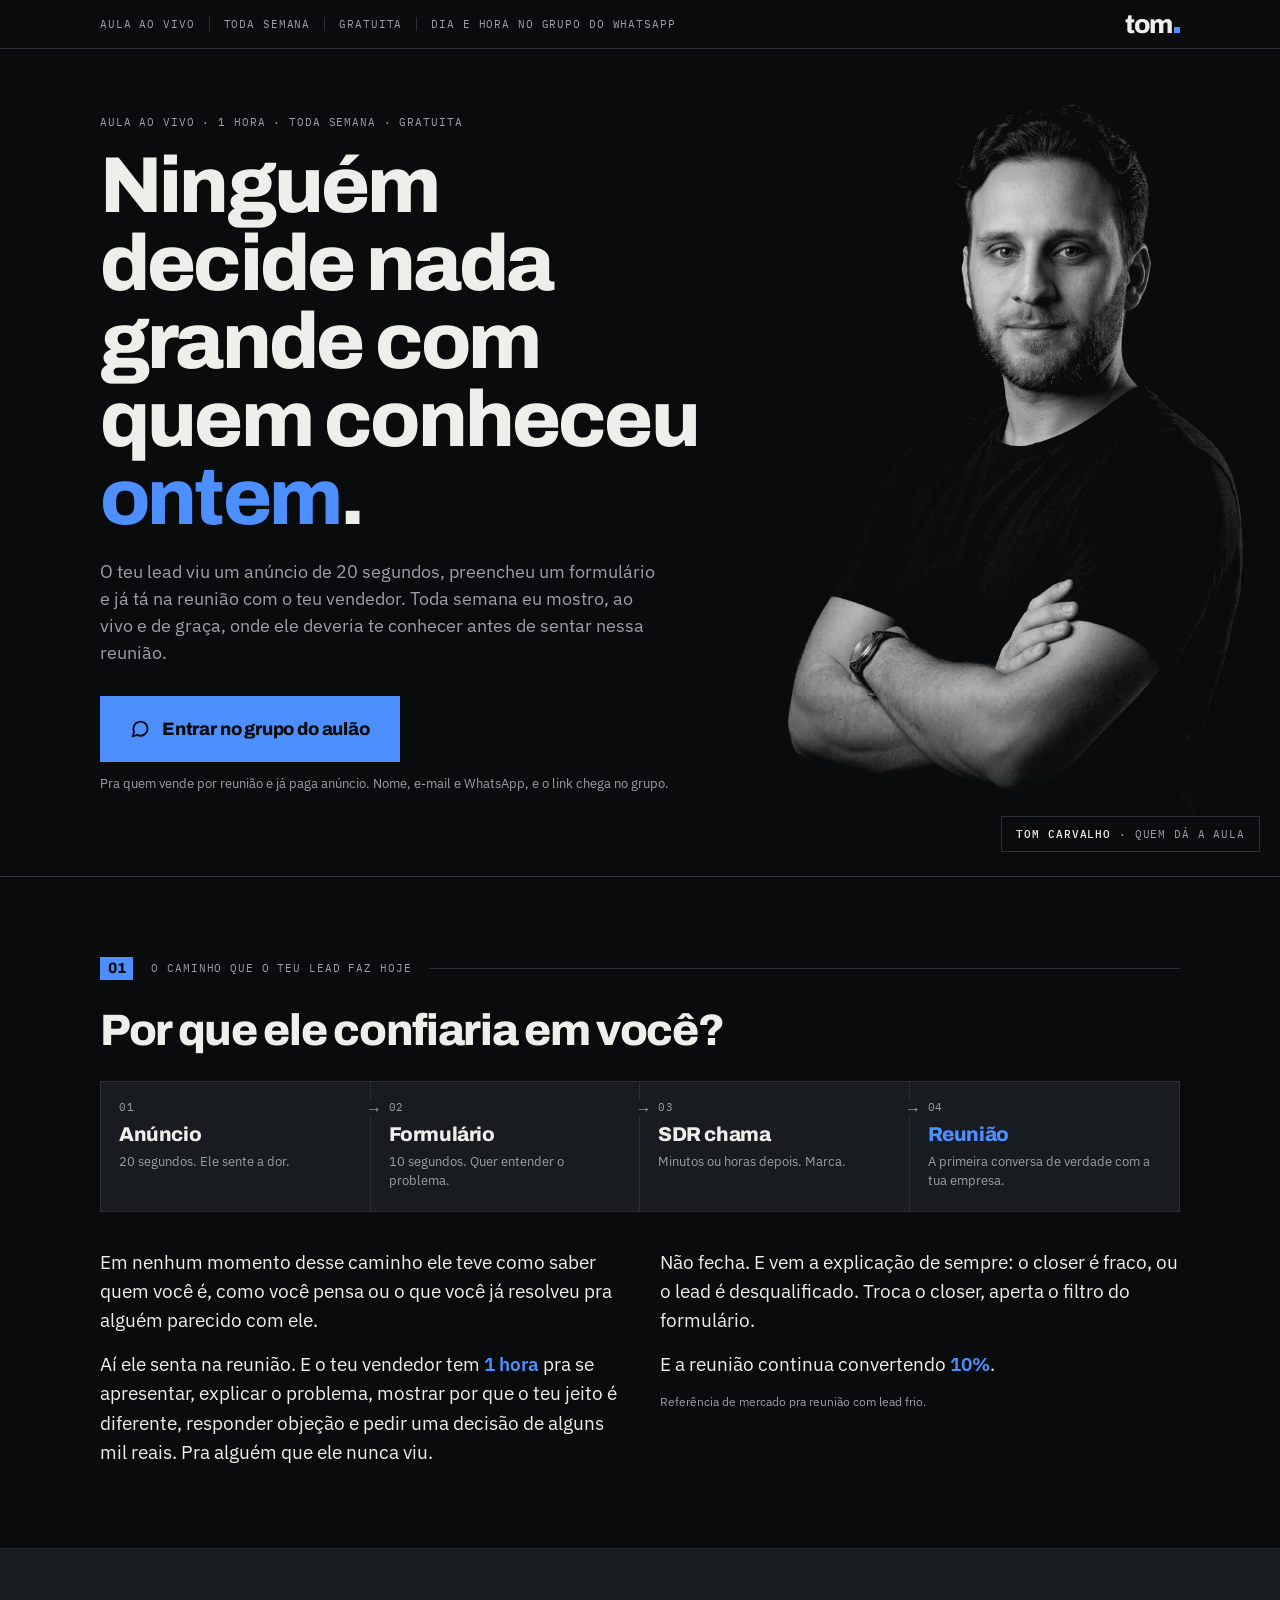
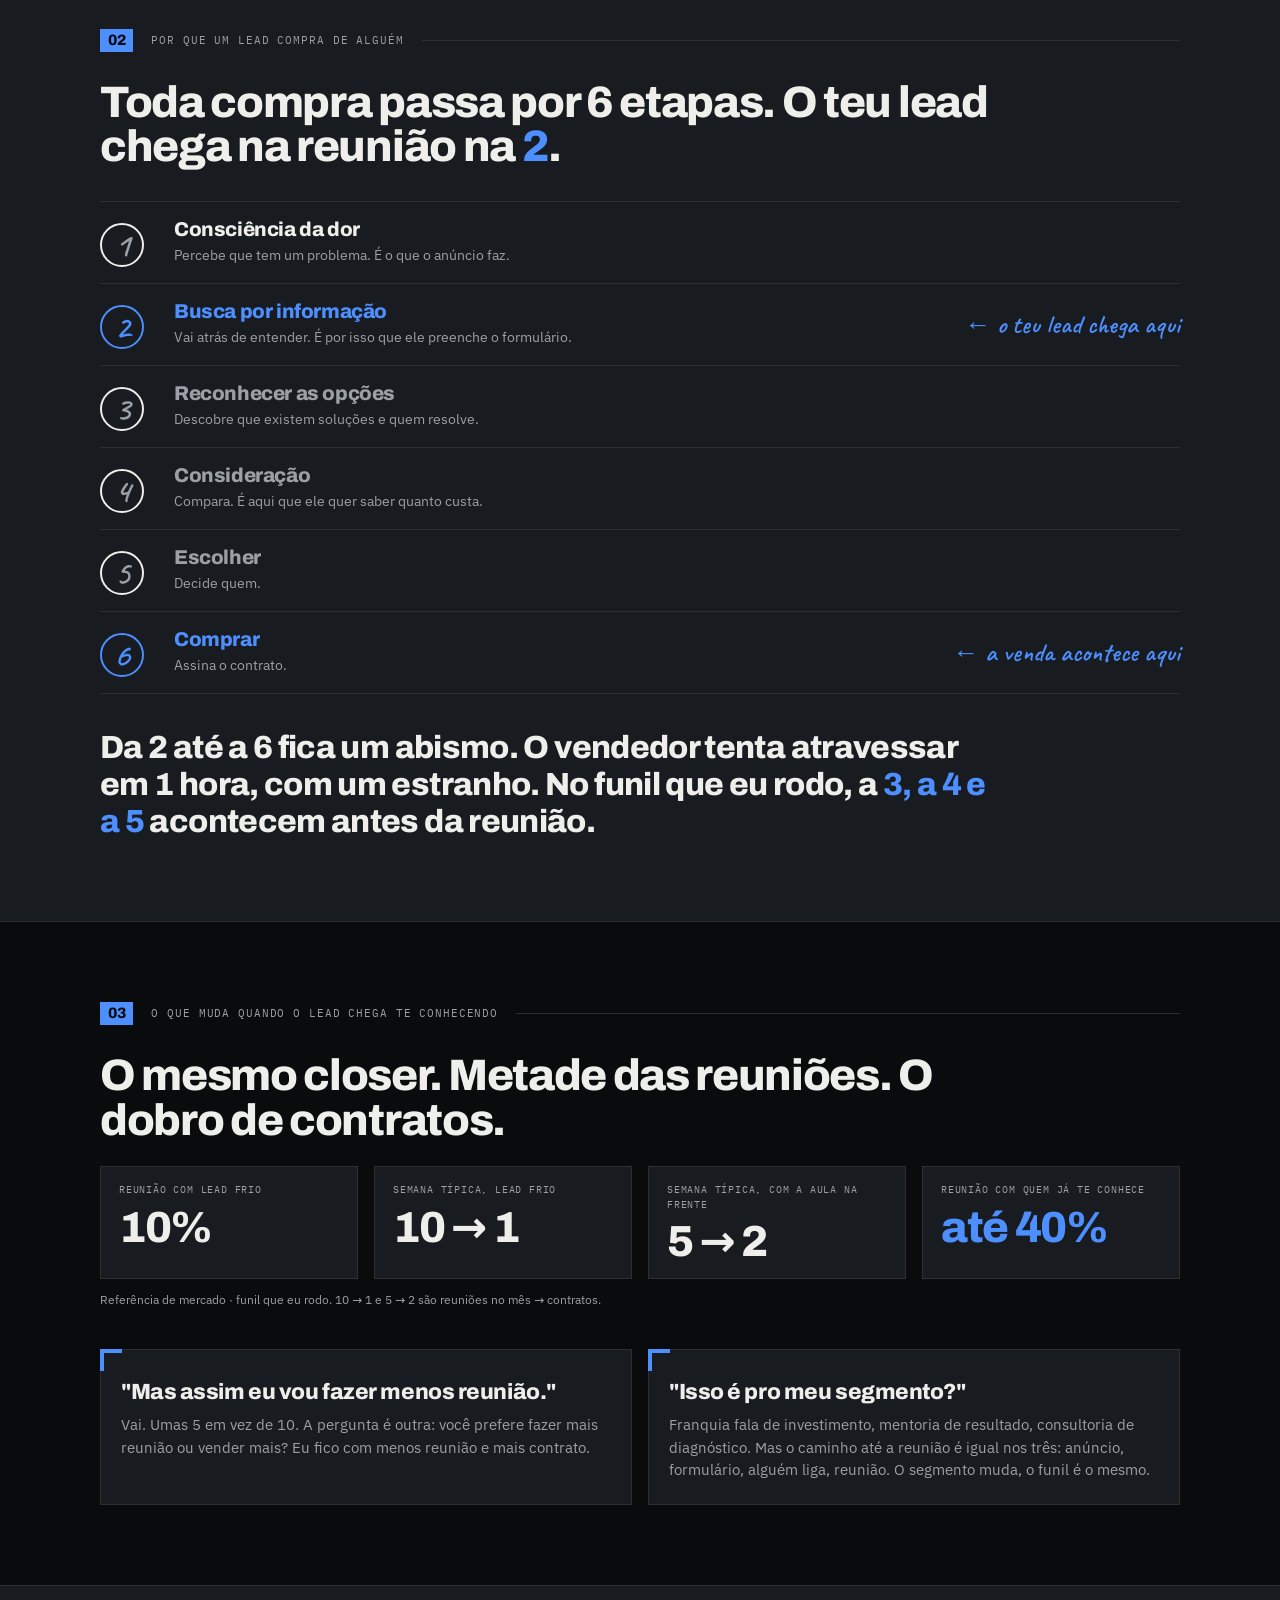
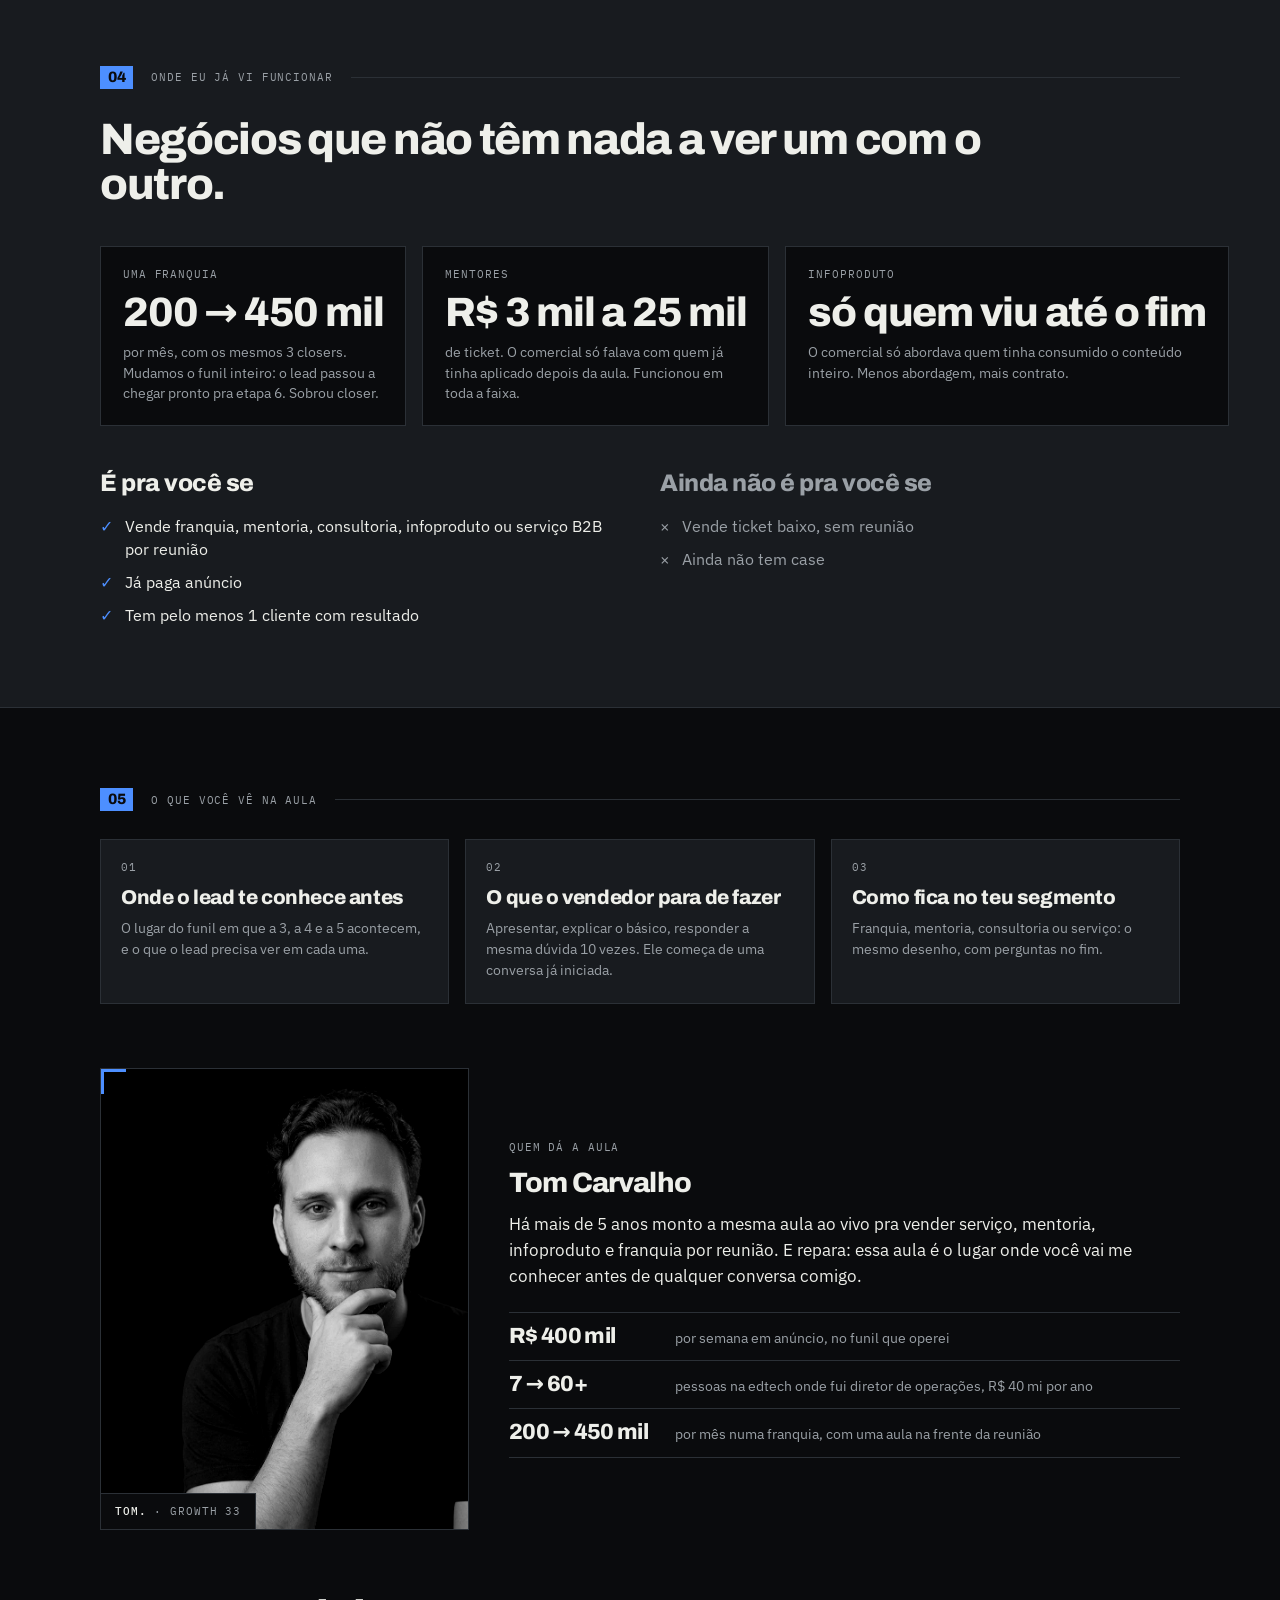
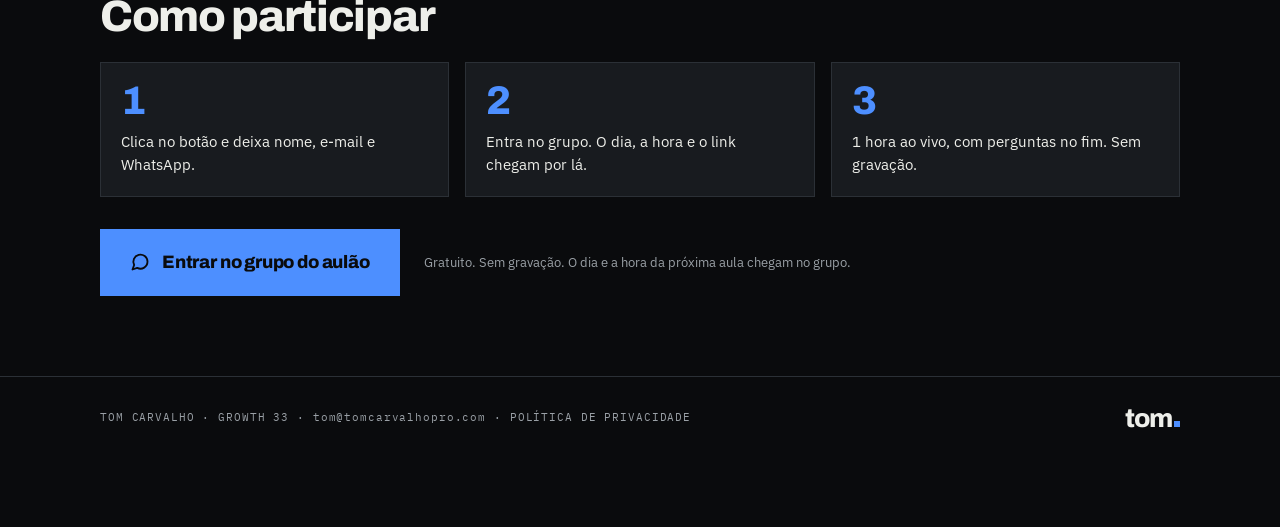
==== aulao-b/index.html @ d0678df8 "Página B do aulão em /aulao-b (tese 'te conheceu ontem', 6 etapas, números, casos) pra receber os es" ====
<!doctype html>
<html lang="pt-BR">
<head>
<meta charset="utf-8">
<meta name="viewport" content="width=device-width, initial-scale=1">
<title>Aulão Semanal · Tom Carvalho</title>
<meta name="description" content="Aula ao vivo de 1 hora, toda semana, gratuita, pra quem vende por reunião e já paga anúncio. Onde o teu lead deveria te conhecer antes de sentar com o teu vendedor.">
<meta property="og:title" content="Ninguém decide nada grande com quem conheceu ontem.">
<meta property="og:description" content="Aula ao vivo de 1 hora, toda semana, gratuita. Onde o lead te conhece antes da reunião.">
<meta property="og:type" content="website">
<meta name="robots" content="noindex">
<link rel="preconnect" href="https://fonts.googleapis.com">
<link rel="stylesheet" href="https://fonts.googleapis.com/css2?family=Caveat:wght@600&display=swap">
<style>
  /* tom Design System — Sala de Controle: três neutros + um sinal. Sem raio, sem sombra, sem gradiente. */
  @font-face{font-family:'Archivo';font-style:normal;font-weight:400 800;font-display:swap;src:url('/fonts/Archivo-VF-latin-ext.woff2') format('woff2');unicode-range:U+0100-02BA,U+02BD-02C5,U+02C7-02CC,U+02CE-02D7,U+02DD-02FF,U+0304,U+0308,U+0329,U+1E00-1E9F,U+1EF2-1EFF,U+2020,U+20A0-20AB,U+20AD-20C0,U+2113,U+2C60-2C7F,U+A720-A7FF}
  @font-face{font-family:'Archivo';font-style:normal;font-weight:400 800;font-display:swap;src:url('/fonts/Archivo-VF-latin.woff2') format('woff2');unicode-range:U+0000-00FF,U+0131,U+0152-0153,U+02BB-02BC,U+02C6,U+02DA,U+02DC,U+0304,U+0308,U+0329,U+2000-206F,U+20AC,U+2122,U+2191,U+2193,U+2212,U+2215,U+FEFF,U+FFFD}
  @font-face{font-family:'IBM Plex Mono';font-style:normal;font-weight:400;font-display:swap;src:url('/fonts/IBMPlexMono-Regular-latin-ext.woff2') format('woff2');unicode-range:U+0100-02BA,U+02BD-02C5,U+02C7-02CC,U+02CE-02D7,U+02DD-02FF,U+0304,U+0308,U+0329,U+1E00-1E9F,U+1EF2-1EFF,U+2020,U+20A0-20AB,U+20AD-20C0,U+2113,U+2C60-2C7F,U+A720-A7FF}
  @font-face{font-family:'IBM Plex Mono';font-style:normal;font-weight:400;font-display:swap;src:url('/fonts/IBMPlexMono-Regular-latin.woff2') format('woff2');unicode-range:U+0000-00FF,U+0131,U+0152-0153,U+02BB-02BC,U+02C6,U+02DA,U+02DC,U+0304,U+0308,U+0329,U+2000-206F,U+20AC,U+2122,U+2191,U+2193,U+2212,U+2215,U+FEFF,U+FFFD}
  @font-face{font-family:'IBM Plex Mono';font-style:normal;font-weight:500;font-display:swap;src:url('/fonts/IBMPlexMono-Medium-latin-ext.woff2') format('woff2');unicode-range:U+0100-02BA,U+02BD-02C5,U+02C7-02CC,U+02CE-02D7,U+02DD-02FF,U+0304,U+0308,U+0329,U+1E00-1E9F,U+1EF2-1EFF,U+2020,U+20A0-20AB,U+20AD-20C0,U+2113,U+2C60-2C7F,U+A720-A7FF}
  @font-face{font-family:'IBM Plex Mono';font-style:normal;font-weight:500;font-display:swap;src:url('/fonts/IBMPlexMono-Medium-latin.woff2') format('woff2');unicode-range:U+0000-00FF,U+0131,U+0152-0153,U+02BB-02BC,U+02C6,U+02DA,U+02DC,U+0304,U+0308,U+0329,U+2000-206F,U+20AC,U+2122,U+2191,U+2193,U+2212,U+2215,U+FEFF,U+FFFD}
  @font-face{font-family:'IBM Plex Sans';font-style:normal;font-weight:300 600;font-display:swap;src:url('/fonts/IBMPlexSans-VF-latin-ext.woff2') format('woff2');unicode-range:U+0100-02BA,U+02BD-02C5,U+02C7-02CC,U+02CE-02D7,U+02DD-02FF,U+0304,U+0308,U+0329,U+1E00-1E9F,U+1EF2-1EFF,U+2020,U+20A0-20AB,U+20AD-20C0,U+2113,U+2C60-2C7F,U+A720-A7FF}
  @font-face{font-family:'IBM Plex Sans';font-style:normal;font-weight:300 600;font-display:swap;src:url('/fonts/IBMPlexSans-VF-latin.woff2') format('woff2');unicode-range:U+0000-00FF,U+0131,U+0152-0153,U+02BB-02BC,U+02C6,U+02DA,U+02DC,U+0304,U+0308,U+0329,U+2000-206F,U+20AC,U+2122,U+2191,U+2193,U+2212,U+2215,U+FEFF,U+FFFD}

  :root{
    --grafite:#0E1012;--papel:#EEEFEA;--azul:#4D8FFF;--painel:#181B1F;--linha:#2B3036;--nota:#9AA0A6;--grade:#16191C;
    --display:'Archivo',system-ui,sans-serif;--body:'IBM Plex Sans',system-ui,sans-serif;--mono:'IBM Plex Mono',ui-monospace,monospace;
    --dur:160ms;--ease:cubic-bezier(.2,0,0,1);
  }
  *{box-sizing:border-box}
  html{scroll-behavior:smooth}
  html,body{margin:0;background:var(--grafite);color:var(--papel);font-family:var(--body);font-weight:400;line-height:1.45;-webkit-font-smoothing:antialiased}
  body{background:#0A0B0D}
  :root{--grafite:#0A0B0D}
  .wrap{max-width:1120px;margin:0 auto;padding:0 20px}
  p{margin:0}
  a{color:inherit}
  .lab{font-family:var(--mono);font-weight:400;font-size:11px;letter-spacing:.08em;text-transform:uppercase;color:var(--nota);line-height:1.3}
  .lab b{color:var(--papel);font-weight:500}
  h1{font-family:var(--display);font-weight:800;font-size:clamp(40px,6.2vw,80px);letter-spacing:-.035em;line-height:.98;margin:0;color:var(--papel)}
  h2{font-family:var(--display);font-weight:800;font-size:clamp(28px,3.6vw,44px);letter-spacing:-.03em;line-height:1.02;margin:0;color:var(--papel)}
  h3{font-family:var(--display);font-weight:800;font-size:20px;letter-spacing:-.02em;line-height:1.1;margin:0;color:var(--papel)}
  .azul{color:var(--azul)}
  .texto{font-size:17px;line-height:1.55;color:var(--papel)}
  .texto.nota,.sub{color:var(--nota)}
  .sub{font-size:18px;line-height:1.5;max-width:560px}
  .btn{display:inline-flex;align-items:center;justify-content:center;gap:12px;background:var(--azul);color:var(--grafite);font-family:var(--display);font-weight:800;font-size:18px;letter-spacing:-.01em;padding:18px 28px;text-decoration:none;border:2px solid var(--azul);transition:background var(--dur) var(--ease),color var(--dur) var(--ease)}
  .btn:hover{background:var(--papel);border-color:var(--papel)}
  .btn svg{width:20px;height:20px;flex:0 0 auto}
  .mini{font-size:13px;color:var(--nota);margin-top:12px;line-height:1.5}

  /* barra */
  .barra{border-bottom:1px solid var(--linha);background:var(--grafite)}
  .barra .wrap{display:flex;justify-content:space-between;align-items:center;gap:16px;height:48px}
  .barra .itens{display:flex;gap:0;flex-wrap:wrap}
  .barra .itens span{padding-right:14px;margin-right:14px;border-right:1px solid var(--linha)}
  .barra .itens span:last-child{border:0;margin:0;padding:0}
  .sig{font-family:var(--display);font-weight:800;font-size:26px;letter-spacing:-.05em;line-height:1;color:var(--papel);white-space:nowrap;text-decoration:none}
  .sig i{display:inline-block;width:.23em;height:.23em;background:var(--azul);margin-left:.08em;vertical-align:baseline}

  /* dobra 1 — hero: foto grande, recortada, entrando na página */
  .hero{position:relative;min-height:min(92vh,860px);display:flex;align-items:center;overflow:hidden;border-bottom:1px solid var(--linha)}
  .hero .wrap{position:relative;width:100%;padding-top:56px;padding-bottom:72px}
  .hero .txt{max-width:600px}
  .hero h1{margin:18px 0 22px}
  .hero .acoes{margin-top:30px}
  .hero-foto{position:absolute;right:0;top:0;bottom:0;width:58%;pointer-events:none}
  .hero-foto img{width:100%;height:100%;object-fit:contain;object-position:right bottom;display:block;filter:grayscale(1) contrast(1.1) brightness(.92);mix-blend-mode:lighten;-webkit-mask-image:linear-gradient(to top,transparent 0,#000 22%),linear-gradient(to right,transparent 0,#000 18%);mask-image:linear-gradient(to top,transparent 0,#000 22%),linear-gradient(to right,transparent 0,#000 18%);-webkit-mask-composite:source-in;mask-composite:intersect}
  .hero-foto .tag{position:absolute;right:20px;bottom:24px;background:var(--grafite);border:1px solid var(--linha);padding:10px 14px}
  .foto{position:relative;aspect-ratio:4/5;background:var(--painel);border:1px solid var(--linha);overflow:hidden}
  .foto img{width:100%;height:100%;object-fit:cover;object-position:center;filter:grayscale(1) contrast(1.12) brightness(.95);display:block}
  .foto .tag{position:absolute;left:0;bottom:0;background:var(--grafite);border-top:1px solid var(--linha);border-right:1px solid var(--linha);padding:10px 14px}
  .foto:before{content:"";position:absolute;left:-1px;top:-1px;width:22px;height:22px;border-left:4px solid var(--azul);border-top:4px solid var(--azul);z-index:1}

  /* seções: fundo alternado, cabeçalho com número e linha */
  section{padding:80px 0;border-bottom:1px solid var(--linha)}
  section.alt{background:var(--painel)}
  section.alt .card,section.alt .passo,section.alt .fluxo,section.alt .ref .m,section.alt .foto{background:var(--grafite)}
  .cab{display:flex;align-items:center;gap:18px;margin-bottom:28px}
  .cab .num{font-family:var(--display);font-weight:800;font-size:15px;letter-spacing:-.02em;color:var(--grafite);background:var(--azul);padding:4px 8px;line-height:1}
  .cab .lab{white-space:nowrap}
  .cab:after{content:"";flex:1;height:1px;background:var(--linha)}
  .duas{display:grid;grid-template-columns:1fr 1fr;gap:40px;align-items:start}
  .dor p+p{margin-top:14px}

  /* fluxo 4 caixas */
  .fluxo{display:grid;grid-template-columns:repeat(4,1fr);gap:0;margin:28px 0 14px;border:1px solid var(--linha);background:var(--painel)}
  .fluxo .cx{padding:18px 18px 20px;border-right:1px solid var(--linha);position:relative}
  .fluxo .cx:last-child{border-right:0}
  .fluxo .cx .n{font-family:var(--mono);font-size:11px;letter-spacing:.08em;color:var(--nota)}
  .fluxo .cx .t{font-family:var(--display);font-weight:800;font-size:20px;letter-spacing:-.02em;line-height:1.05;margin-top:8px}
  .fluxo .cx .d{font-size:13px;color:var(--nota);margin-top:8px;line-height:1.45}
  .fluxo .cx.fim .t{color:var(--azul)}
  .fluxo .cx:not(:last-child):after{content:"→";position:absolute;right:-9px;top:18px;font-family:var(--mono);color:var(--nota);background:var(--painel);line-height:1;z-index:1}

  /* referência */
  .ref{display:grid;grid-template-columns:repeat(4,1fr);gap:16px;margin-top:24px}
  .ref .m{background:var(--painel);border:1px solid var(--linha);padding:16px 18px 14px}
  .ref .k{font-family:var(--mono);font-size:10px;letter-spacing:.08em;text-transform:uppercase;color:var(--nota)}
  .ref .v{font-family:var(--display);font-weight:800;font-size:clamp(30px,3.4vw,44px);letter-spacing:-.03em;line-height:1;margin-top:8px;white-space:nowrap}
  .ref .m:last-child .v{color:var(--azul)}
  .fonte{font-size:12px;color:var(--nota);margin-top:12px;line-height:1.5}

  /* checks */
  .checks{list-style:none;margin:18px 0 0;padding:0;display:grid;gap:10px}
  .checks li{display:flex;gap:12px;align-items:flex-start;font-size:16px;line-height:1.45}
  .checks li:before{content:"✓";font-family:var(--mono);color:var(--azul);flex:0 0 auto;line-height:1.45}
  .checks.x li:before{content:"×";color:var(--nota)}
  .checks.x li{color:var(--nota)}

  /* cards */
  .cards{display:grid;grid-template-columns:repeat(4,1fr);gap:16px;margin-top:24px}
  .card{background:var(--painel);border:1px solid var(--linha);padding:20px 20px 22px;position:relative}
  .card .n{font-family:var(--mono);font-size:11px;letter-spacing:.08em;color:var(--nota)}
  .card h3{margin:10px 0 10px}
  .card p{font-size:14px;color:var(--nota);line-height:1.5}
  .card.bracket:before{content:"";position:absolute;left:-1px;top:-1px;width:18px;height:18px;border-left:4px solid var(--azul);border-top:4px solid var(--azul)}
  .objecoes{display:grid;grid-template-columns:1fr 1fr;gap:16px;margin-top:40px}
  .objecoes .card h3{font-size:22px}
  .objecoes .card p{font-size:15px;color:var(--papel)}

  /* quem conduz */
  .quem{display:grid;grid-template-columns:minmax(220px,.55fr) 1fr;gap:40px;align-items:center}
  .quem .foto{aspect-ratio:4/5;max-width:380px}
  .quem .nome{font-family:var(--display);font-weight:800;font-size:28px;letter-spacing:-.03em;line-height:1;margin:14px 0 14px}
  .creds{display:grid;gap:0;margin-top:22px;border-top:1px solid var(--linha)}
  .creds div{display:grid;grid-template-columns:150px 1fr;gap:16px;padding:12px 0;border-bottom:1px solid var(--linha);align-items:baseline}
  .creds .v{font-family:var(--display);font-weight:800;font-size:22px;letter-spacing:-.03em;line-height:1;white-space:nowrap}
  .creds .d{font-size:14px;color:var(--nota);line-height:1.45}

  /* como participar */
  .passos{display:grid;grid-template-columns:repeat(3,1fr);gap:16px;margin-top:24px}
  .passo{border:1px solid var(--linha);padding:18px 20px 20px;background:var(--painel)}
  .passo .n{font-family:var(--display);font-weight:800;font-size:40px;letter-spacing:-.04em;line-height:1;color:var(--azul)}
  .passo p{margin-top:10px;font-size:15px;line-height:1.5}
  .cta-final{margin-top:32px;display:flex;align-items:center;gap:24px;flex-wrap:wrap}

  footer{padding:28px 0 96px}
  footer .wrap{display:flex;justify-content:space-between;align-items:center;gap:16px;flex-wrap:wrap}
  footer .lab a{text-decoration:none}

  /* popup do cadastro */
  .veu{position:fixed;inset:0;background:rgba(10,11,13,.86);display:none;align-items:center;justify-content:center;padding:20px;z-index:50}
  .veu.aberto{display:flex}
  .modal{width:100%;max-width:520px;background:var(--painel);border:1px solid var(--linha);position:relative;padding:28px 28px 26px}
  .modal:before{content:"";position:absolute;left:-1px;top:-1px;width:22px;height:22px;border-left:4px solid var(--azul);border-top:4px solid var(--azul)}
  .modal h2{font-size:30px;margin:10px 0 8px}
  .modal .sub{font-size:15px;margin-bottom:18px}
  .fechar{position:absolute;right:12px;top:10px;background:none;border:0;color:var(--nota);font-size:28px;line-height:1;cursor:pointer;padding:6px 10px}
  .fechar:hover{color:var(--papel)}
  .campo{margin-top:14px}
  .campo label{display:block;font-size:14px;font-weight:500;margin-bottom:6px}
  .campo input{width:100%;border:1px solid var(--linha);background:var(--grafite);color:var(--papel);font-family:var(--body);font-size:17px;padding:13px 14px;outline:none;transition:border-color var(--dur) var(--ease)}
  .campo input:focus{border-color:var(--azul)}
  .campo input.erro{border-color:#FF4D4F}
  .campo small{display:block;color:#FF4D4F;font-size:12px;margin-top:5px;min-height:14px}
  .modal .btn{width:100%;margin-top:18px}
  .modal .btn[disabled]{opacity:.6;cursor:wait}
  .modal .mini{text-align:center}
  /* botão fixo no celular */
  .fixo{display:none}
  @media (max-width:860px){
    .hero{min-height:0;display:block}
    .hero .wrap{padding-top:300px;padding-bottom:44px}
    .hero-foto{width:100%;height:420px;bottom:auto}
    .hero-foto img{object-fit:cover;object-position:center 15%;-webkit-mask-image:linear-gradient(to top,transparent 0,#000 45%);mask-image:linear-gradient(to top,transparent 0,#000 45%)}
    .hero-foto .tag{display:none}
    .hero-foto:after{content:"";position:absolute;left:0;right:0;bottom:0;height:60%;background:linear-gradient(to bottom,rgba(10,11,13,0) 0,rgba(10,11,13,.75) 45%,#0A0B0D 100%)}
    .duas,.objecoes,.quem{grid-template-columns:1fr;gap:28px}
    .fluxo{grid-template-columns:1fr 1fr}
    .fluxo .cx:nth-child(2){border-right:0}
    .fluxo .cx:nth-child(-n+2){border-bottom:1px solid var(--linha)}
    .fluxo .cx:not(:last-child):after{display:none}
    .ref{grid-template-columns:1fr 1fr}
    .cards{grid-template-columns:1fr 1fr}
    .passos{grid-template-columns:1fr}
    .quem .foto{max-width:320px}
    section{padding:48px 0}
    .fixo{display:block;position:fixed;left:0;right:0;bottom:0;padding:10px 16px calc(10px + env(safe-area-inset-bottom));background:var(--grafite);border-top:1px solid var(--linha);z-index:9;transform:translateY(110%);transition:transform 220ms var(--ease)}
    .fixo.mostra{transform:none}
    body.popup-aberto .fixo{display:none}
    .fixo .btn{width:100%;padding:16px 20px;font-size:17px}
  }
  @media (max-width:520px){
    .cards{grid-template-columns:1fr}
    .barra .itens span:nth-child(n+3){display:none}
    .creds div{grid-template-columns:1fr;gap:4px}
  }
  @media print{@page{size:1366px 4600px;margin:0}html{width:1366px}html,body{background:#0A0B0D;-webkit-print-color-adjust:exact;print-color-adjust:exact}.fixo{display:none!important}.hero{min-height:860px}section,.hero,footer{break-inside:avoid-page}}
  /* desenhos à mão */
  .desenho{width:100%;height:auto;display:block;margin:32px 0 0}
  .desenho.so-mob{display:none}
  .desenho text{font-family:Caveat,'Brush Script MT',cursive;font-weight:600}
  .desenho .mono{font-family:var(--mono);font-weight:400;letter-spacing:2px;text-transform:uppercase}
  .desenho .corpo{font-family:var(--body);font-weight:400}
  .linha-forte{font-family:var(--display);font-weight:800;font-size:clamp(24px,2.6vw,32px);letter-spacing:-.02em;line-height:1.15;margin-top:36px;max-width:900px}
  .objecoes .card p{color:var(--nota)}
  @media (max-width:860px){.desenho.so-desk{display:none}.desenho.so-mob{display:block}}
  /* painel e casos */
  .painel{display:grid;grid-template-columns:repeat(6,1fr);gap:12px;margin-top:32px}
  .painel .l{background:var(--grafite);border:1px solid var(--linha);padding:20px 0 22px;text-align:center}
  .painel .l b{display:block;font-family:var(--display);font-weight:800;font-size:clamp(56px,7.5vw,104px);line-height:1;letter-spacing:-.05em;color:var(--azul)}
  .painel .l span{display:block;font-family:var(--display);font-weight:800;font-size:17px;letter-spacing:-.01em;margin-top:10px}
  .painel .l i{display:block;font-style:normal;font-family:var(--mono);font-size:10px;letter-spacing:.08em;text-transform:uppercase;color:var(--nota);margin-top:6px}
  .painel-linha{font-size:17px;color:var(--nota);margin-top:16px}
  .casos{display:grid;grid-template-columns:repeat(3,1fr);gap:16px;margin-top:40px}
  .casos .m{background:var(--grafite);border:1px solid var(--linha);padding:20px 22px 22px}
  .casos .k{font-family:var(--mono);font-size:11px;letter-spacing:.08em;text-transform:uppercase;color:var(--nota)}
  .casos .v{font-family:var(--display);font-weight:800;font-size:clamp(30px,3.2vw,42px);letter-spacing:-.03em;line-height:1;margin-top:10px;white-space:nowrap}
  .casos .d{font-size:14px;color:var(--nota);margin-top:8px;line-height:1.45}
  @media (max-width:860px){.painel{grid-template-columns:repeat(3,1fr);gap:10px}.casos{grid-template-columns:1fr}}
  .tags{display:flex;flex-wrap:wrap;gap:10px;margin-top:28px;max-width:1000px}
  .tags span{border:1px solid var(--linha);background:var(--grafite);padding:11px 16px;font-family:var(--mono);font-size:12px;letter-spacing:.08em;text-transform:uppercase;color:var(--papel);line-height:1}
  .tags span.mais{color:var(--azul);border-color:var(--azul)}
  .casos-lab{margin-top:44px}
  @media (max-width:860px){.tags span{padding:10px 12px;font-size:11px}}
  /* 6 etapas (página B) */
  .etapas{margin-top:32px;border-top:1px solid var(--linha)}
  .et{display:grid;grid-template-columns:56px 1fr auto;gap:18px;align-items:start;padding:16px 0;border-bottom:1px solid var(--linha)}
  .et .en{font-family:Caveat,'Brush Script MT',cursive;font-weight:600;font-size:34px;line-height:1;width:44px;height:44px;border:2px solid var(--papel);border-radius:50%;display:flex;align-items:center;justify-content:center}
  .et b{display:block;font-family:var(--display);font-weight:800;font-size:20px;letter-spacing:-.02em;line-height:1.1}
  .et span{display:block;font-size:14px;color:var(--nota);margin-top:5px;line-height:1.45}
  .et em{font-family:Caveat,'Brush Script MT',cursive;font-weight:600;font-style:normal;font-size:26px;color:var(--azul);white-space:nowrap;padding-top:6px}
  .et.on .en,.et.fim .en{border-color:var(--azul);color:var(--azul)}
  .et.on b,.et.fim b{color:var(--azul)}
  .et.dim b{color:var(--nota)}
  .cards.tres{grid-template-columns:repeat(3,1fr)}
  @media (max-width:860px){.et{grid-template-columns:44px 1fr}.et em{grid-column:2;padding-top:0;font-size:22px;white-space:normal}.cards.tres{grid-template-columns:1fr}}
</style>
<!-- Meta Pixel -->
<script>
!function(f,b,e,v,n,t,s){if(f.fbq)return;n=f.fbq=function(){n.callMethod?n.callMethod.apply(n,arguments):n.queue.push(arguments)};if(!f._fbq)f._fbq=n;n.push=n;n.loaded=!0;n.version='2.0';n.queue=[];t=b.createElement(e);t.async=!0;t.src=v;s=b.getElementsByTagName(e)[0];s.parentNode.insertBefore(t,s)}(window,document,'script','https://connect.facebook.net/en_US/fbevents.js');
fbq('init', '1606003097875404');
fbq('track', 'PageView');
</script>
<noscript><img height="1" width="1" style="display:none" src="https://www.facebook.com/tr?id=1606003097875404&ev=PageView&noscript=1" alt=""></noscript>
<!-- /Meta Pixel -->
</head>
<body>
<!-- Página B do aulão (/aulao-b) · 23/10/2026 · pra receber o tráfego dos anúncios estáticos.
     O estático é cru, então a página faz o trabalho que o vídeo fazia: a tese (te conheceu ontem), o caminho do lead,
     as 6 etapas, os números com referência, os casos e a objeção das poucas reuniões. Popup e script são os mesmos da /aulao. -->
<div class="barra">
  <div class="wrap">
    <div class="lab itens"><span>Aula ao vivo</span><span>Toda semana</span><span>Gratuita</span><span>Dia e hora no grupo do WhatsApp</span></div>
    <a class="sig" href="#topo" aria-label="tom">tom<i></i></a>
  </div>
</div>

<!-- DOBRA 1 · HERO -->
<header class="hero" id="topo">
  <div class="hero-foto" aria-hidden="true">
    <img src="/img/tom-bracos.webp" alt="">
    <span class="lab tag"><b>Tom Carvalho</b> · quem dá a aula</span>
  </div>
  <div class="wrap">
    <div class="txt">
      <p class="lab">aula ao vivo · 1 hora · toda semana · gratuita</p>
      <h1>Ninguém decide nada grande com quem conheceu <span class="azul">ontem</span>.</h1>
      <p class="sub">O teu lead viu um anúncio de 20 segundos, preencheu um formulário e já tá na reunião com o teu vendedor. Toda semana eu mostro, ao vivo e de graça, onde ele deveria te conhecer antes de sentar nessa reunião.</p>
      <div class="acoes">
        <a class="btn" href="GRUPO_URL" id="cta1">
          <svg viewBox="0 0 24 24" fill="none" stroke="currentColor" stroke-width="2.2" stroke-linecap="round" stroke-linejoin="round" aria-hidden="true"><path d="M21 11.5a8.4 8.4 0 0 1-12.3 7.5L3 21l2-5.4A8.5 8.5 0 1 1 21 11.5Z"/></svg>
          Entrar no grupo do aulão
        </a>
        <p class="mini">Pra quem vende por reunião e já paga anúncio. Nome, e-mail e WhatsApp, e o link chega no grupo.</p>
      </div>
    </div>
  </div>
</header>

<!-- DOBRA 2 · O CAMINHO DO LEAD -->
<section id="caminho">
  <div class="wrap">
    <div class="cab"><span class="num">01</span><span class="lab">O caminho que o teu lead faz hoje</span></div>
    <h2 style="max-width:900px">Por que ele confiaria em você?</h2>
    <div class="fluxo">
      <div class="cx"><div class="n">01</div><div class="t">Anúncio</div><div class="d">20 segundos. Ele sente a dor.</div></div>
      <div class="cx"><div class="n">02</div><div class="t">Formulário</div><div class="d">10 segundos. Quer entender o problema.</div></div>
      <div class="cx"><div class="n">03</div><div class="t">SDR chama</div><div class="d">Minutos ou horas depois. Marca.</div></div>
      <div class="cx fim"><div class="n">04</div><div class="t">Reunião</div><div class="d">A primeira conversa de verdade com a tua empresa.</div></div>
    </div>
    <div class="duas" style="margin-top:36px">
      <div class="dor">
        <p class="texto" style="font-size:19px">Em nenhum momento desse caminho ele teve como saber quem você é, como você pensa ou o que você já resolveu pra alguém parecido com ele.</p>
        <p class="texto" style="font-size:19px">Aí ele senta na reunião. E o teu vendedor tem <b class="azul">1 hora</b> pra se apresentar, explicar o problema, mostrar por que o teu jeito é diferente, responder objeção e pedir uma decisão de alguns mil reais. Pra alguém que ele nunca viu.</p>
      </div>
      <div class="dor">
        <p class="texto" style="font-size:19px">Não fecha. E vem a explicação de sempre: o closer é fraco, ou o lead é desqualificado. Troca o closer, aperta o filtro do formulário.</p>
        <p class="texto" style="font-size:19px">E a reunião continua convertendo <b class="azul">10%</b>.</p>
        <p class="fonte">Referência de mercado pra reunião com lead frio.</p>
      </div>
    </div>
  </div>
</section>

<!-- DOBRA 3 · AS 6 ETAPAS -->
<section id="etapas" class="alt">
  <div class="wrap">
    <div class="cab"><span class="num">02</span><span class="lab">Por que um lead compra de alguém</span></div>
    <h2 style="max-width:900px">Toda compra passa por 6 etapas. O teu lead chega na reunião na <span class="azul">2</span>.</h2>
    <div class="etapas">
      <div class="et"><span class="en">1</span><div><b>Consciência da dor</b><span>Percebe que tem um problema. É o que o anúncio faz.</span></div></div>
      <div class="et on"><span class="en">2</span><div><b>Busca por informação</b><span>Vai atrás de entender. É por isso que ele preenche o formulário.</span></div><em>← o teu lead chega aqui</em></div>
      <div class="et dim"><span class="en">3</span><div><b>Reconhecer as opções</b><span>Descobre que existem soluções e quem resolve.</span></div></div>
      <div class="et dim"><span class="en">4</span><div><b>Consideração</b><span>Compara. É aqui que ele quer saber quanto custa.</span></div></div>
      <div class="et dim"><span class="en">5</span><div><b>Escolher</b><span>Decide quem.</span></div></div>
      <div class="et fim"><span class="en">6</span><div><b>Comprar</b><span>Assina o contrato.</span></div><em>← a venda acontece aqui</em></div>
    </div>
    <p class="linha-forte">Da 2 até a 6 fica um abismo. O vendedor tenta atravessar em 1 hora, com um estranho. No funil que eu rodo, a <span class="azul">3, a 4 e a 5</span> acontecem antes da reunião.</p>
  </div>
</section>

<!-- DOBRA 4 · OS NÚMEROS -->
<section id="numeros">
  <div class="wrap">
    <div class="cab"><span class="num">03</span><span class="lab">O que muda quando o lead chega te conhecendo</span></div>
    <h2 style="max-width:900px">O mesmo closer. Metade das reuniões. O dobro de contratos.</h2>
    <div class="ref">
      <div class="m"><div class="k">Reunião com lead frio</div><div class="v">10%</div></div>
      <div class="m"><div class="k">Semana típica, lead frio</div><div class="v">10 → 1</div></div>
      <div class="m"><div class="k">Semana típica, com a aula na frente</div><div class="v">5 → 2</div></div>
      <div class="m"><div class="k">Reunião com quem já te conhece</div><div class="v">até 40%</div></div>
    </div>
    <p class="fonte">Referência de mercado · funil que eu rodo. 10 → 1 e 5 → 2 são reuniões no mês → contratos.</p>
    <div class="objecoes">
      <div class="card bracket"><h3>"Mas assim eu vou fazer menos reunião."</h3><p>Vai. Umas 5 em vez de 10. A pergunta é outra: você prefere fazer mais reunião ou vender mais? Eu fico com menos reunião e mais contrato.</p></div>
      <div class="card bracket"><h3>"Isso é pro meu segmento?"</h3><p>Franquia fala de investimento, mentoria de resultado, consultoria de diagnóstico. Mas o caminho até a reunião é igual nos três: anúncio, formulário, alguém liga, reunião. O segmento muda, o funil é o mesmo.</p></div>
    </div>
  </div>
</section>

<!-- DOBRA 5 · ONDE EU JÁ VI FUNCIONAR -->
<section id="casos" class="alt">
  <div class="wrap">
    <div class="cab"><span class="num">04</span><span class="lab">Onde eu já vi funcionar</span></div>
    <h2 style="max-width:900px">Negócios que não têm nada a ver um com o outro.</h2>
    <div class="casos">
      <div class="m"><div class="k">Uma franquia</div><div class="v">200 → 450 mil</div><div class="d">por mês, com os mesmos 3 closers. Mudamos o funil inteiro: o lead passou a chegar pronto pra etapa 6. Sobrou closer.</div></div>
      <div class="m"><div class="k">Mentores</div><div class="v">R$ 3 mil a 25 mil</div><div class="d">de ticket. O comercial só falava com quem já tinha aplicado depois da aula. Funcionou em toda a faixa.</div></div>
      <div class="m"><div class="k">Infoproduto</div><div class="v">só quem viu até o fim</div><div class="d">O comercial só abordava quem tinha consumido o conteúdo inteiro. Menos abordagem, mais contrato.</div></div>
    </div>
    <div class="duas" style="margin-top:44px">
      <div>
        <h3 style="font-size:24px">É pra você se</h3>
        <ul class="checks">
          <li>Vende franquia, mentoria, consultoria, infoproduto ou serviço B2B por reunião</li>
          <li>Já paga anúncio</li>
          <li>Tem pelo menos 1 cliente com resultado</li>
        </ul>
      </div>
      <div>
        <h3 style="font-size:24px;color:var(--nota)">Ainda não é pra você se</h3>
        <ul class="checks x">
          <li>Vende ticket baixo, sem reunião</li>
          <li>Ainda não tem case</li>
        </ul>
      </div>
    </div>
  </div>
</section>

<!-- DOBRA 6 · A AULA, QUEM CONDUZ, COMO PARTICIPAR -->
<section id="quem">
  <div class="wrap">
    <div class="cab"><span class="num">05</span><span class="lab">O que você vê na aula</span></div>
    <div class="cards tres">
      <div class="card"><div class="n">01</div><h3>Onde o lead te conhece antes</h3><p>O lugar do funil em que a 3, a 4 e a 5 acontecem, e o que o lead precisa ver em cada uma.</p></div>
      <div class="card"><div class="n">02</div><h3>O que o vendedor para de fazer</h3><p>Apresentar, explicar o básico, responder a mesma dúvida 10 vezes. Ele começa de uma conversa já iniciada.</p></div>
      <div class="card"><div class="n">03</div><h3>Como fica no teu segmento</h3><p>Franquia, mentoria, consultoria ou serviço: o mesmo desenho, com perguntas no fim.</p></div>
    </div>

    <div class="quem" style="margin-top:64px">
      <figure class="foto" style="margin:0">
        <img src="/img/tom-queixo.webp" alt="Tom Carvalho">
        <figcaption class="lab tag"><b>tom.</b> · Growth 33</figcaption>
      </figure>
      <div>
        <p class="lab">quem dá a aula</p>
        <p class="nome">Tom Carvalho</p>
        <p class="texto">Há mais de 5 anos monto a mesma aula ao vivo pra vender serviço, mentoria, infoproduto e franquia por reunião. E repara: essa aula é o lugar onde você vai me conhecer antes de qualquer conversa comigo.</p>
        <div class="creds">
          <div><span class="v">R$ 400 mil</span><span class="d">por semana em anúncio, no funil que operei</span></div>
          <div><span class="v">7 → 60+</span><span class="d">pessoas na edtech onde fui diretor de operações, R$ 40 mi por ano</span></div>
          <div><span class="v">200 → 450 mil</span><span class="d">por mês numa franquia, com uma aula na frente da reunião</span></div>
        </div>
      </div>
    </div>

    <h2 style="margin-top:64px">Como participar</h2>
    <div class="passos">
      <div class="passo"><div class="n">1</div><p>Clica no botão e deixa nome, e-mail e WhatsApp.</p></div>
      <div class="passo"><div class="n">2</div><p>Entra no grupo. O dia, a hora e o link chegam por lá.</p></div>
      <div class="passo"><div class="n">3</div><p>1 hora ao vivo, com perguntas no fim. Sem gravação.</p></div>
    </div>
    <div class="cta-final">
      <a class="btn" href="GRUPO_URL" id="cta2">
        <svg viewBox="0 0 24 24" fill="none" stroke="currentColor" stroke-width="2.2" stroke-linecap="round" stroke-linejoin="round" aria-hidden="true"><path d="M21 11.5a8.4 8.4 0 0 1-12.3 7.5L3 21l2-5.4A8.5 8.5 0 1 1 21 11.5Z"/></svg>
        Entrar no grupo do aulão
      </a>
      <p class="mini" style="margin:0">Gratuito. Sem gravação. O dia e a hora da próxima aula chegam no grupo.</p>
    </div>
  </div>
</section>

<footer>
  <div class="wrap">
    <span class="lab">Tom Carvalho · Growth 33 · <a href="mailto:tom@tomcarvalhopro.com" style="text-transform:none">tom@tomcarvalhopro.com</a> · <a href="/privacidade.html">Política de privacidade</a></span>
    <a class="sig" href="#topo" aria-label="tom">tom<i></i></a>
  </div>
</footer>

<div class="fixo"><a class="btn" href="GRUPO_URL" id="cta3">Entrar no grupo do aulão</a></div>

<!-- POPUP DO CADASTRO: nome, e-mail, WhatsApp → n8n → obrigado.html → grupo -->
<div class="veu" id="veu" role="dialog" aria-modal="true" aria-labelledby="modal-titulo">
  <form class="modal" id="form" novalidate>
    <button type="button" class="fechar" id="fechar" aria-label="Fechar">×</button>
    <p class="lab">aulão semanal · cadastro</p>
    <h2 id="modal-titulo">Me diz quem você é e eu te mando o link.</h2>
    <p class="sub">Três campos. Depois é só entrar no grupo: o dia e a hora da aula chegam por lá.</p>
    <div class="campo"><label for="f-nome">Nome</label><input id="f-nome" name="nome" type="text" autocomplete="name" required><small></small></div>
    <div class="campo"><label for="f-email">E-mail</label><input id="f-email" name="email" type="email" autocomplete="email" inputmode="email" required><small></small></div>
    <div class="campo"><label for="f-tel">WhatsApp, com DDD</label><input id="f-tel" name="telefone" type="tel" autocomplete="tel" inputmode="tel" placeholder="(11) 99999-9999" required><small></small></div>
    <button type="submit" class="btn" id="enviar">Quero o link da aula</button>
    <p class="mini">Sem spam. Só o aviso da aula e 3 mensagens de preparação.</p>
  </form>
</div>


<script>
  var CONFIG = { webhook: 'https://n8n-n8n.mchvfo.easypanel.host/webhook/captura-lead', obrigado: '/obrigado.html' };

  // UTMs do anúncio: vão no cadastro e seguem pra página de obrigado
  var q = new URLSearchParams(location.search), utm = {};
  q.forEach(function (v, k) { if (/^utm_/.test(k)) utm[k] = v; });

  // Todo botão "Entrar no grupo" abre o popup
  var veu = document.getElementById('veu'), form = document.getElementById('form');
  document.querySelectorAll('a[href="GRUPO_URL"]').forEach(function (a) { a.href = '#cadastro'; a.addEventListener('click', function (e) { e.preventDefault(); abrir(); }); });
  function abrir() { var barra = window.innerWidth - document.documentElement.clientWidth; veu.classList.add('aberto'); document.body.classList.add('popup-aberto'); document.body.style.overflow = 'hidden'; if (barra > 0) document.body.style.paddingRight = barra + 'px'; setTimeout(function () { document.getElementById('f-nome').focus(); }, 50); }
  function fechar() { veu.classList.remove('aberto'); document.body.classList.remove('popup-aberto'); document.body.style.overflow = ''; document.body.style.paddingRight = ''; }
  document.getElementById('fechar').addEventListener('click', fechar);
  veu.addEventListener('click', function (e) { if (e.target === veu) fechar(); });
  document.addEventListener('keydown', function (e) { if (e.key === 'Escape') fechar(); });
  if (location.hash === '#cadastro') abrir();

  // botão fixo do celular: só depois que a primeira dobra sai da tela
  var fixo = document.querySelector('.fixo'), hero = document.querySelector('.hero');
  if (fixo && hero && 'IntersectionObserver' in window) new IntersectionObserver(function (es) { fixo.classList.toggle('mostra', !es[0].isIntersecting); }, { threshold: 0 }).observe(hero);
  else if (fixo) fixo.classList.add('mostra');

  // máscara simples do telefone
  var tel = document.getElementById('f-tel');
  tel.addEventListener('input', function () {
    var d = tel.value.replace(/\D/g, '').slice(0, 11), s = d;
    if (d.length > 2) s = '(' + d.slice(0, 2) + ') ' + d.slice(2);
    if (d.length > 7) s = '(' + d.slice(0, 2) + ') ' + d.slice(2, 7) + '-' + d.slice(7);
    tel.value = s;
  });

  function erro(input, msg) { input.classList.toggle('erro', !!msg); input.nextElementSibling.textContent = msg || ''; return !msg; }
  form.addEventListener('submit', function (e) {
    e.preventDefault();
    var nome = form.nome.value.trim(), email = form.email.value.trim().toLowerCase(), dig = tel.value.replace(/\D/g, '');
    var ok = erro(form.nome, nome.length < 2 ? 'Coloca teu nome.' : '');
    ok = erro(form.email, /^[^\s@]+@[^\s@]+\.[^\s@]{2,}$/.test(email) ? '' : 'Esse e-mail não parece certo.') && ok;
    ok = erro(tel, dig.length === 10 || dig.length === 11 ? '' : 'WhatsApp com DDD, 10 ou 11 números.') && ok;
    if (!ok) return;
    var btn = document.getElementById('enviar'); btn.disabled = true; btn.textContent = 'Enviando…';
    var dados = { nome: nome, email: email, telefone: '55' + dig, pagina: location.hostname + location.pathname, enviado_em: new Date().toISOString() };
    Object.keys(utm).forEach(function (k) { dados[k] = utm[k]; });
    if (!dados.utm_source) dados.utm_source = 'pagina';
    var corpo = new URLSearchParams(dados).toString();
    var destino = CONFIG.obrigado + '?n=' + encodeURIComponent(nome) + (Object.keys(utm).length ? '&' + new URLSearchParams(utm).toString() : '');
    var foi = false, ir = function () { if (foi) return; foi = true; location.href = destino; };
    try { localStorage.setItem('aulao_cadastro', JSON.stringify({ nome: nome, email: email, quando: dados.enviado_em })); } catch (x) {}
    try { if (window.fbq) fbq('trackCustom', 'lead_aulao', { pagina: location.pathname, utm_source: dados.utm_source, utm_campaign: dados.utm_campaign || '' }, { eventID: 'lead_' + Date.now() }); } catch (x) {}
    fetch(CONFIG.webhook, { method: 'POST', headers: { 'Content-Type': 'application/x-www-form-urlencoded' }, body: corpo, keepalive: true })
      .then(ir, function () { try { navigator.sendBeacon(CONFIG.webhook, new Blob([corpo], { type: 'application/x-www-form-urlencoded' })); } catch (x) {} ir(); });
    setTimeout(ir, 2500);
  });
</script>
</body>
</html>
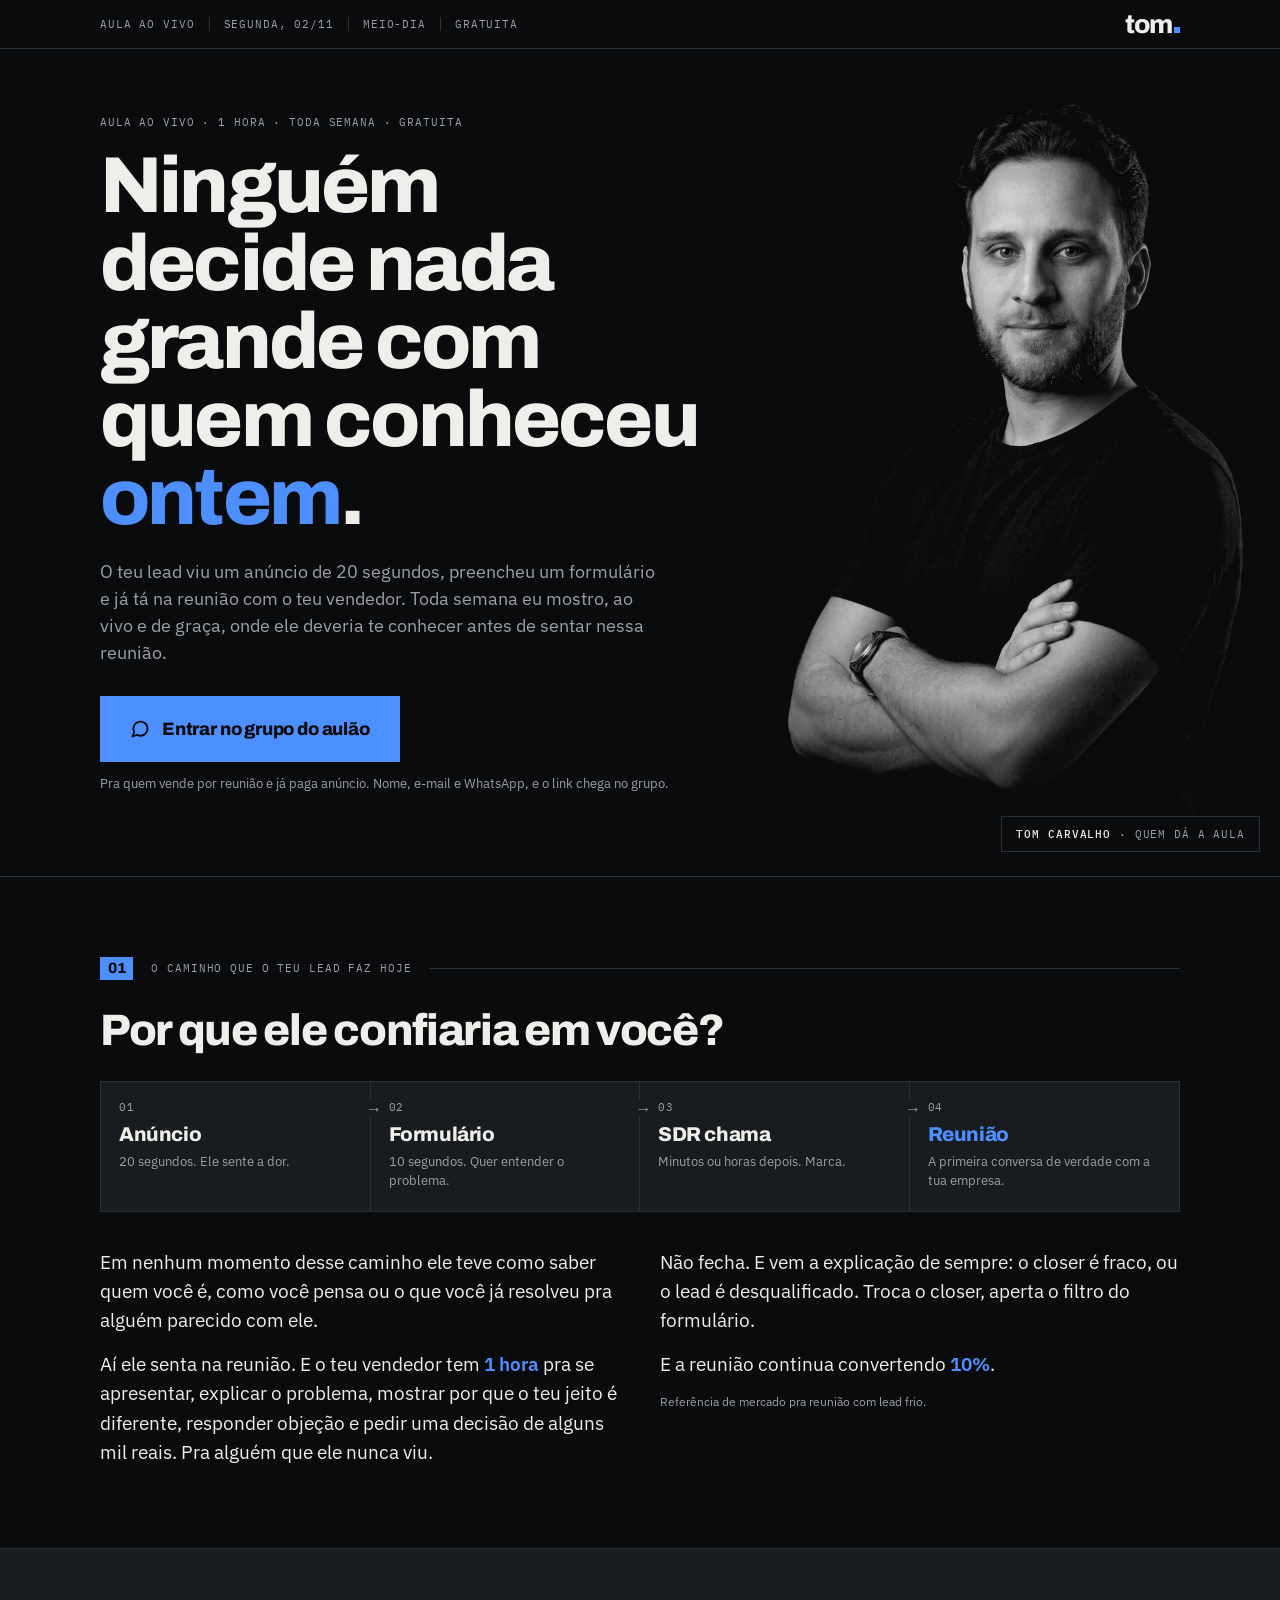
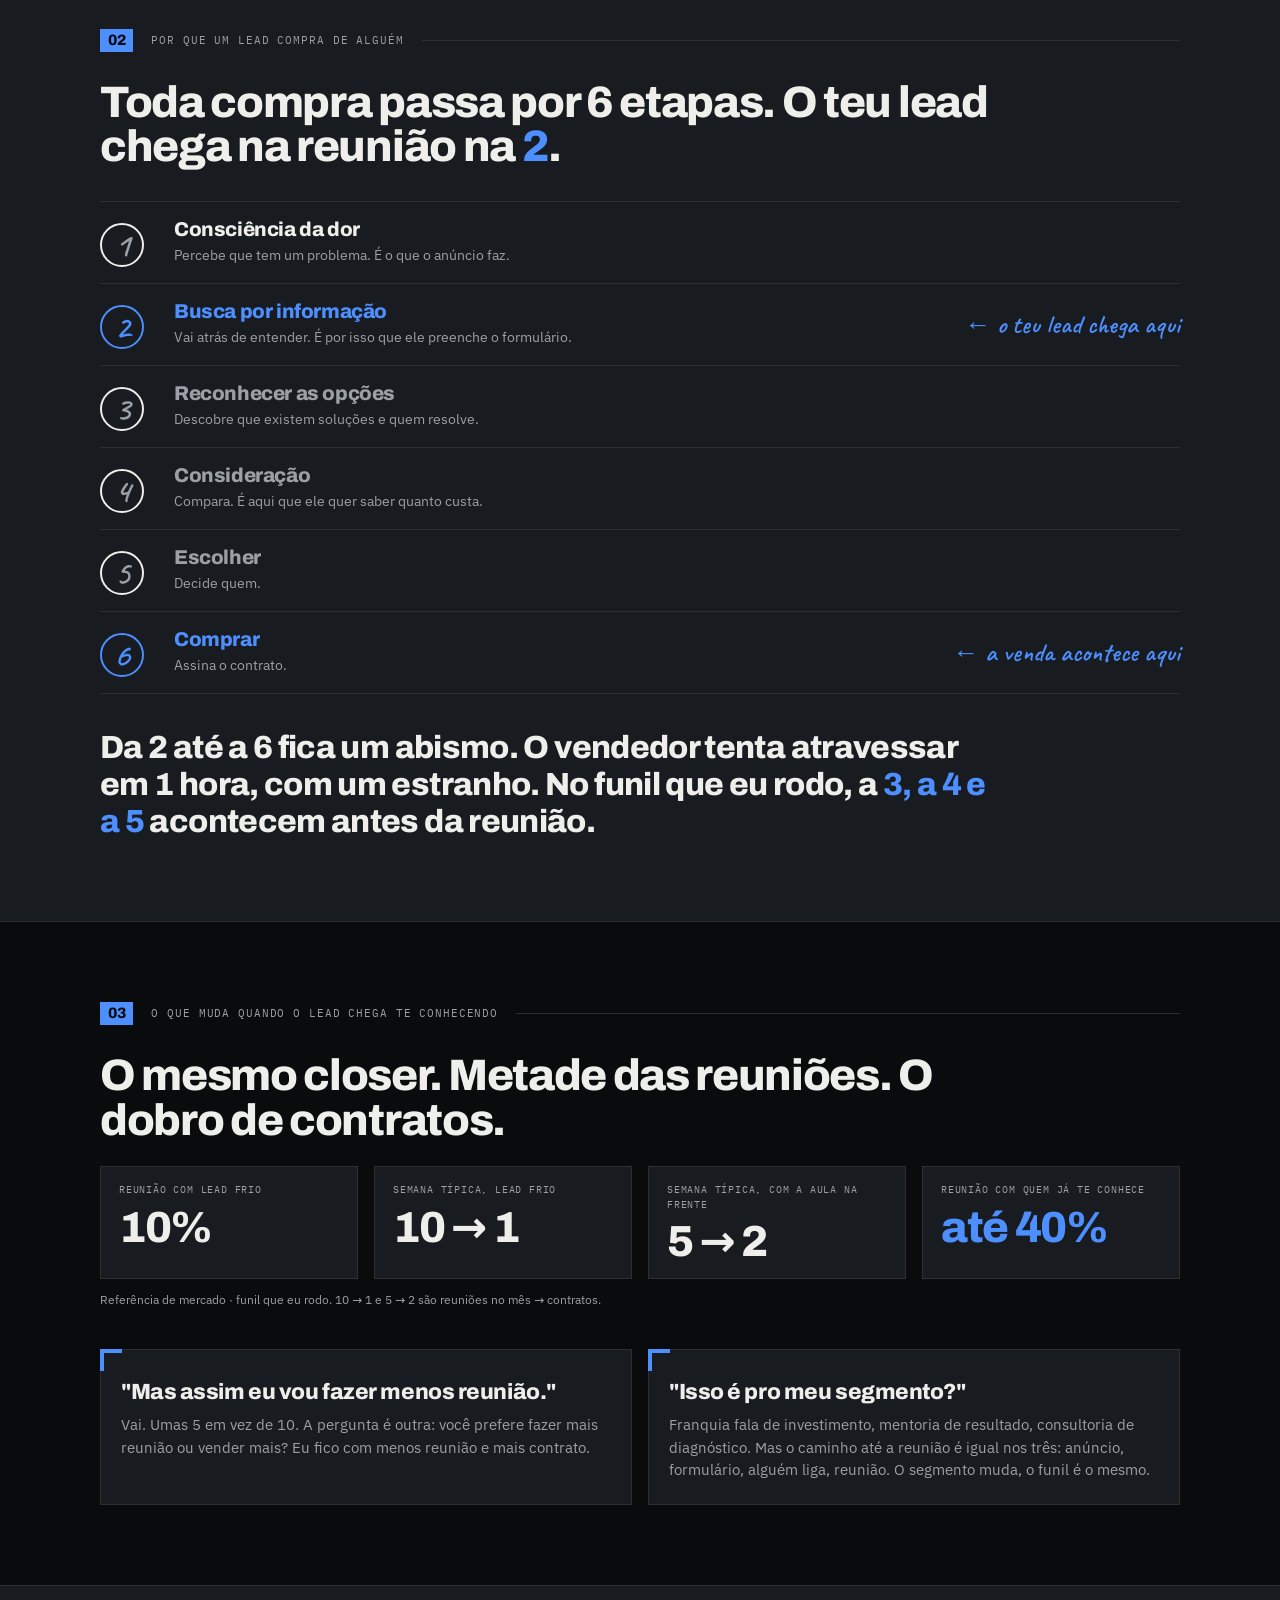
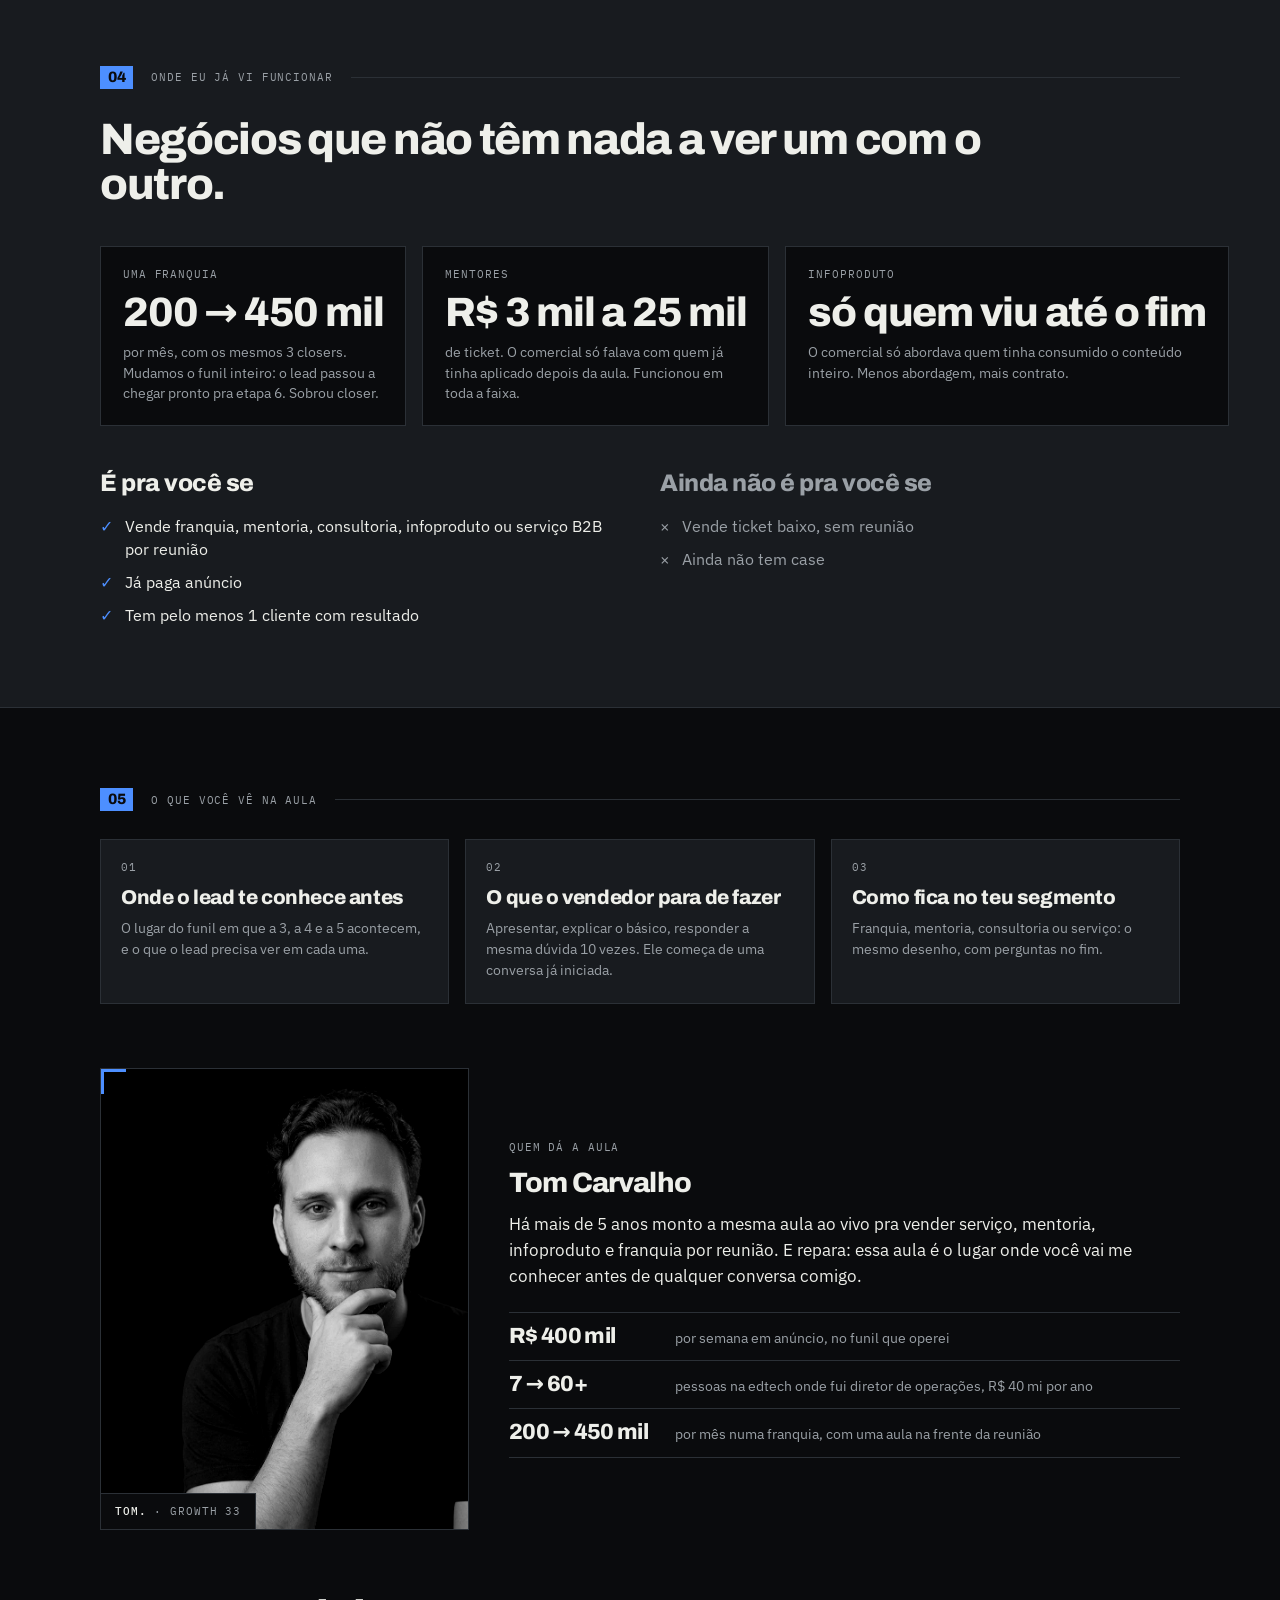
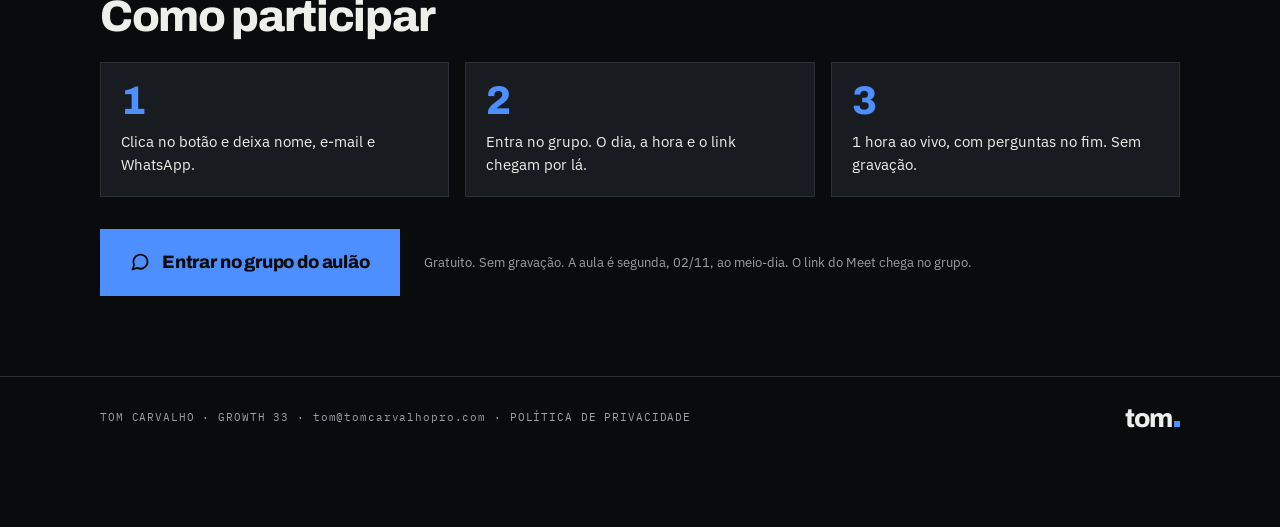
==== commit f8799141: "Aula de segunda, 02/11, ao meio-dia: data nas páginas /aulao, /aulao-b e obrigado Co-Authored-By: Cl" ====
--- a/aulao-b/index.html
+++ b/aulao-b/index.html
@@ -227,6 +227,15 @@
   .cards.tres{grid-template-columns:repeat(3,1fr)}
   @media (max-width:860px){.et{grid-template-columns:44px 1fr}.et em{grid-column:2;padding-top:0;font-size:22px;white-space:normal}.cards.tres{grid-template-columns:1fr}}
 </style>
+<!-- Google tag (gtag.js) · Google Ads da conta Mariton YTB -->
+<script async src="https://www.googletagmanager.com/gtag/js?id=GT-WPLHGC9Z"></script>
+<script>
+window.dataLayer = window.dataLayer || [];
+function gtag(){dataLayer.push(arguments);}
+gtag('js', new Date());
+gtag('config', 'GT-WPLHGC9Z', { allow_enhanced_conversions: true });
+</script>
+<!-- /Google tag -->
 <!-- Meta Pixel -->
 <script>
 !function(f,b,e,v,n,t,s){if(f.fbq)return;n=f.fbq=function(){n.callMethod?n.callMethod.apply(n,arguments):n.queue.push(arguments)};if(!f._fbq)f._fbq=n;n.push=n;n.loaded=!0;n.version='2.0';n.queue=[];t=b.createElement(e);t.async=!0;t.src=v;s=b.getElementsByTagName(e)[0];s.parentNode.insertBefore(t,s)}(window,document,'script','https://connect.facebook.net/en_US/fbevents.js');
@@ -242,7 +251,7 @@
      as 6 etapas, os números com referência, os casos e a objeção das poucas reuniões. Popup e script são os mesmos da /aulao. -->
 <div class="barra">
   <div class="wrap">
-    <div class="lab itens"><span>Aula ao vivo</span><span>Toda semana</span><span>Gratuita</span><span>Dia e hora no grupo do WhatsApp</span></div>
+    <div class="lab itens"><span>Aula ao vivo</span><span>Segunda, 02/11</span><span>Meio-dia</span><span>Gratuita</span></div>
     <a class="sig" href="#topo" aria-label="tom">tom<i></i></a>
   </div>
 </div>
@@ -398,7 +407,7 @@
         <svg viewBox="0 0 24 24" fill="none" stroke="currentColor" stroke-width="2.2" stroke-linecap="round" stroke-linejoin="round" aria-hidden="true"><path d="M21 11.5a8.4 8.4 0 0 1-12.3 7.5L3 21l2-5.4A8.5 8.5 0 1 1 21 11.5Z"/></svg>
         Entrar no grupo do aulão
       </a>
-      <p class="mini" style="margin:0">Gratuito. Sem gravação. O dia e a hora da próxima aula chegam no grupo.</p>
+      <p class="mini" style="margin:0">Gratuito. Sem gravação. A aula é segunda, 02/11, ao meio-dia. O link do Meet chega no grupo.</p>
     </div>
   </div>
 </section>
@@ -418,7 +427,7 @@
     <button type="button" class="fechar" id="fechar" aria-label="Fechar">×</button>
     <p class="lab">aulão semanal · cadastro</p>
     <h2 id="modal-titulo">Me diz quem você é e eu te mando o link.</h2>
-    <p class="sub">Três campos. Depois é só entrar no grupo: o dia e a hora da aula chegam por lá.</p>
+    <p class="sub">Três campos. Depois é só entrar no grupo: o link do Meet chega por lá, segunda, 02/11, antes do meio-dia.</p>
     <div class="campo"><label for="f-nome">Nome</label><input id="f-nome" name="nome" type="text" autocomplete="name" required><small></small></div>
     <div class="campo"><label for="f-email">E-mail</label><input id="f-email" name="email" type="email" autocomplete="email" inputmode="email" required><small></small></div>
     <div class="campo"><label for="f-tel">WhatsApp, com DDD</label><input id="f-tel" name="telefone" type="tel" autocomplete="tel" inputmode="tel" placeholder="(11) 99999-9999" required><small></small></div>
@@ -475,7 +484,9 @@
     var destino = CONFIG.obrigado + '?n=' + encodeURIComponent(nome) + (Object.keys(utm).length ? '&' + new URLSearchParams(utm).toString() : '');
     var foi = false, ir = function () { if (foi) return; foi = true; location.href = destino; };
     try { localStorage.setItem('aulao_cadastro', JSON.stringify({ nome: nome, email: email, quando: dados.enviado_em })); } catch (x) {}
-    try { if (window.fbq) fbq('trackCustom', 'lead_aulao', { pagina: location.pathname, utm_source: dados.utm_source, utm_campaign: dados.utm_campaign || '' }, { eventID: 'lead_' + Date.now() }); } catch (x) {}
+    try { if (window.fbq) { var ev = 'lead_' + Date.now(); fbq('track', 'Lead', { content_name: 'aulao', pagina: location.pathname }, { eventID: ev }); fbq('trackCustom', 'lead_aulao', { pagina: location.pathname, utm_source: dados.utm_source, utm_campaign: dados.utm_campaign || '' }, { eventID: ev }); } } catch (x) {}
+    // Google Ads · conversão Lead · aulão (conta Mariton YTB) com conversões otimizadas
+    try { if (window.gtag) { gtag('set', 'user_data', { email: email, phone_number: '+55' + dig }); gtag('event', 'conversion', { send_to: 'AW-10934122226/zlR2CLLKr6kdEPLt5d0o', value: 1, currency: 'BRL' }); } } catch (x) {}
     fetch(CONFIG.webhook, { method: 'POST', headers: { 'Content-Type': 'application/x-www-form-urlencoded' }, body: corpo, keepalive: true })
       .then(ir, function () { try { navigator.sendBeacon(CONFIG.webhook, new Blob([corpo], { type: 'application/x-www-form-urlencoded' })); } catch (x) {} ir(); });
     setTimeout(ir, 2500);
